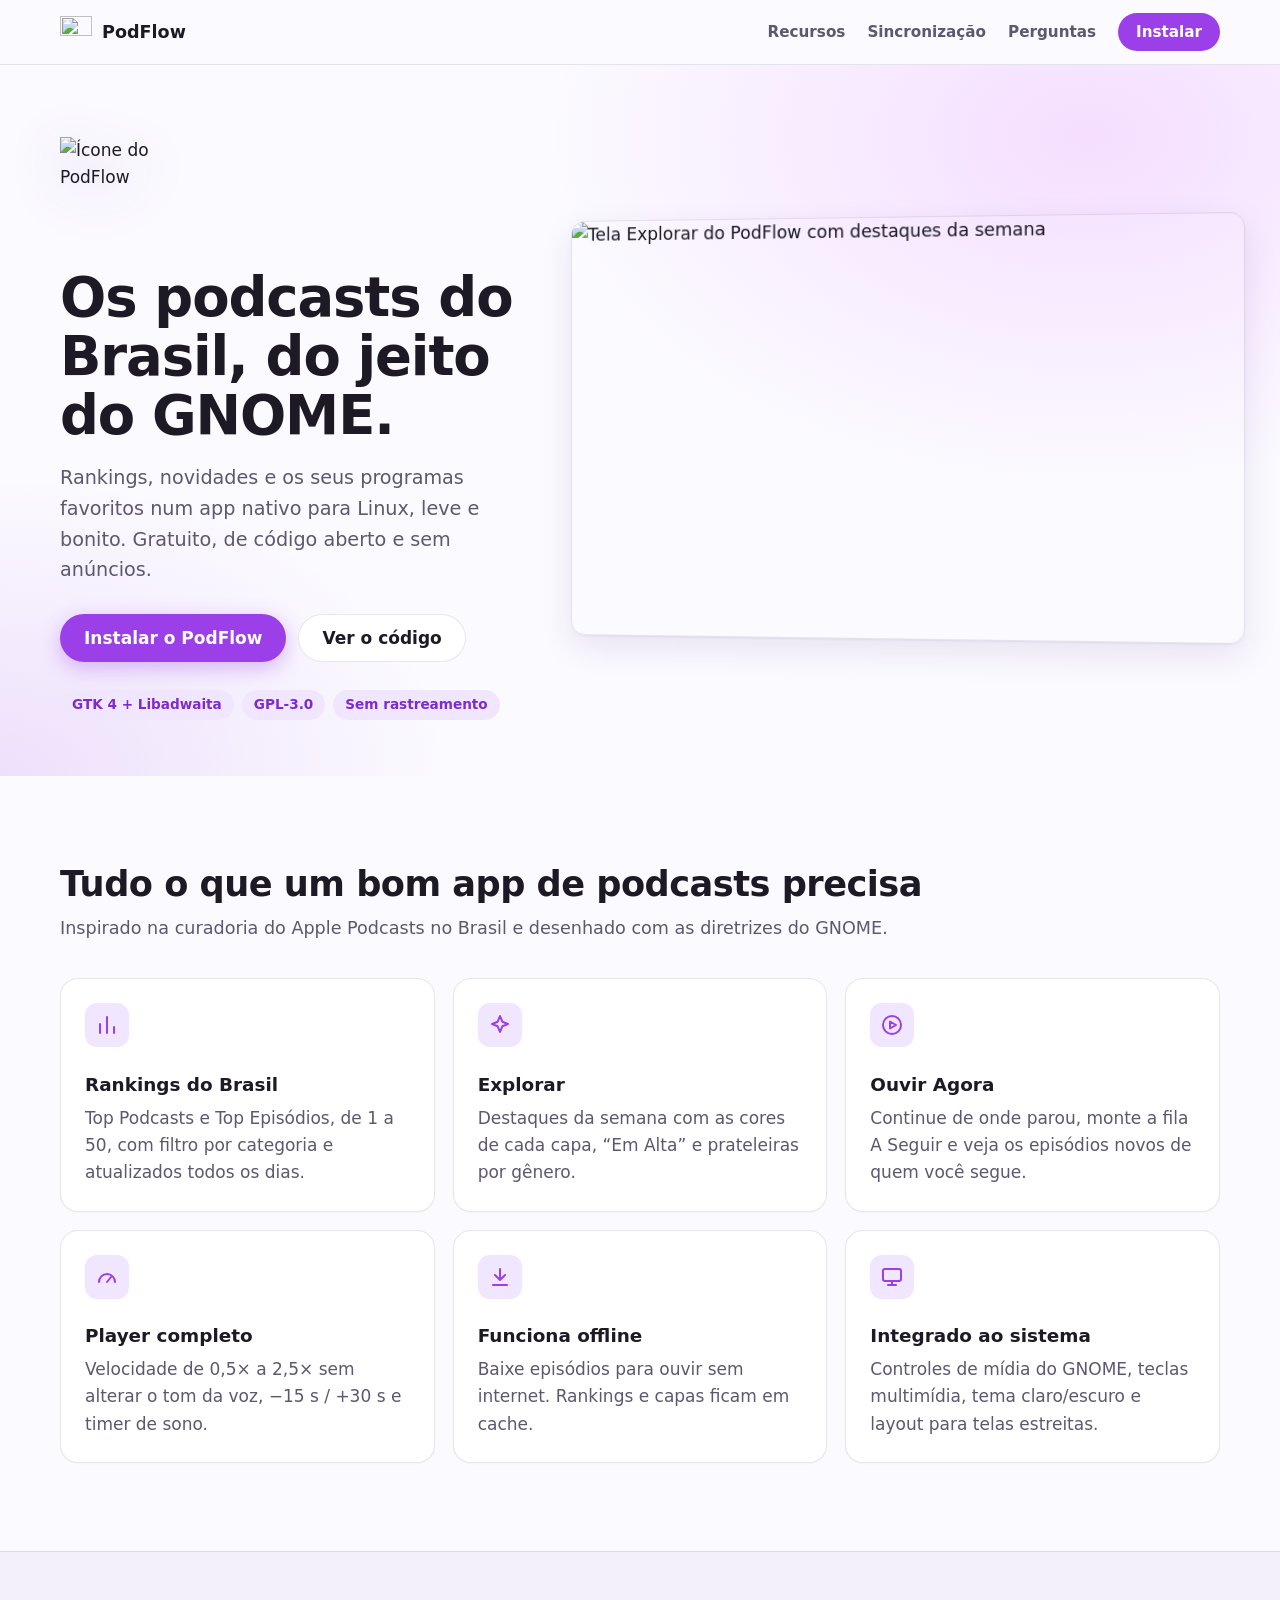
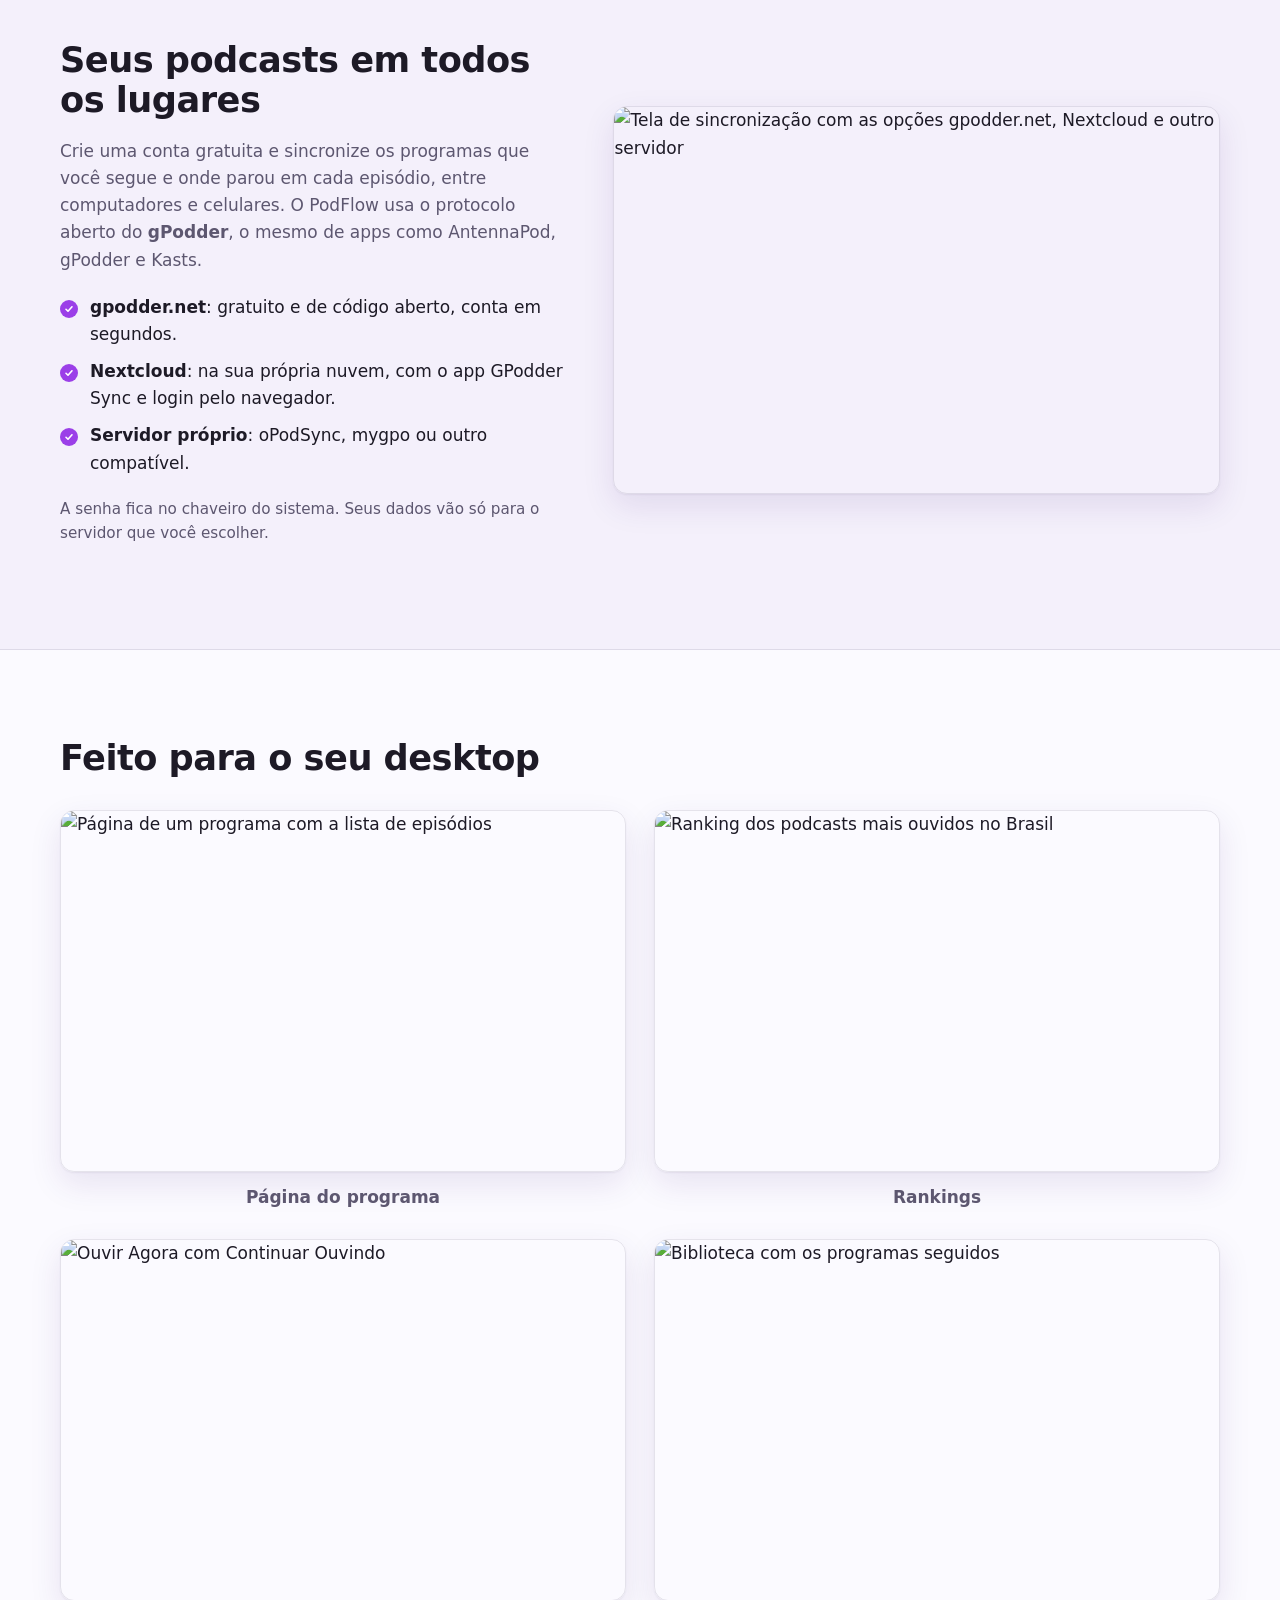
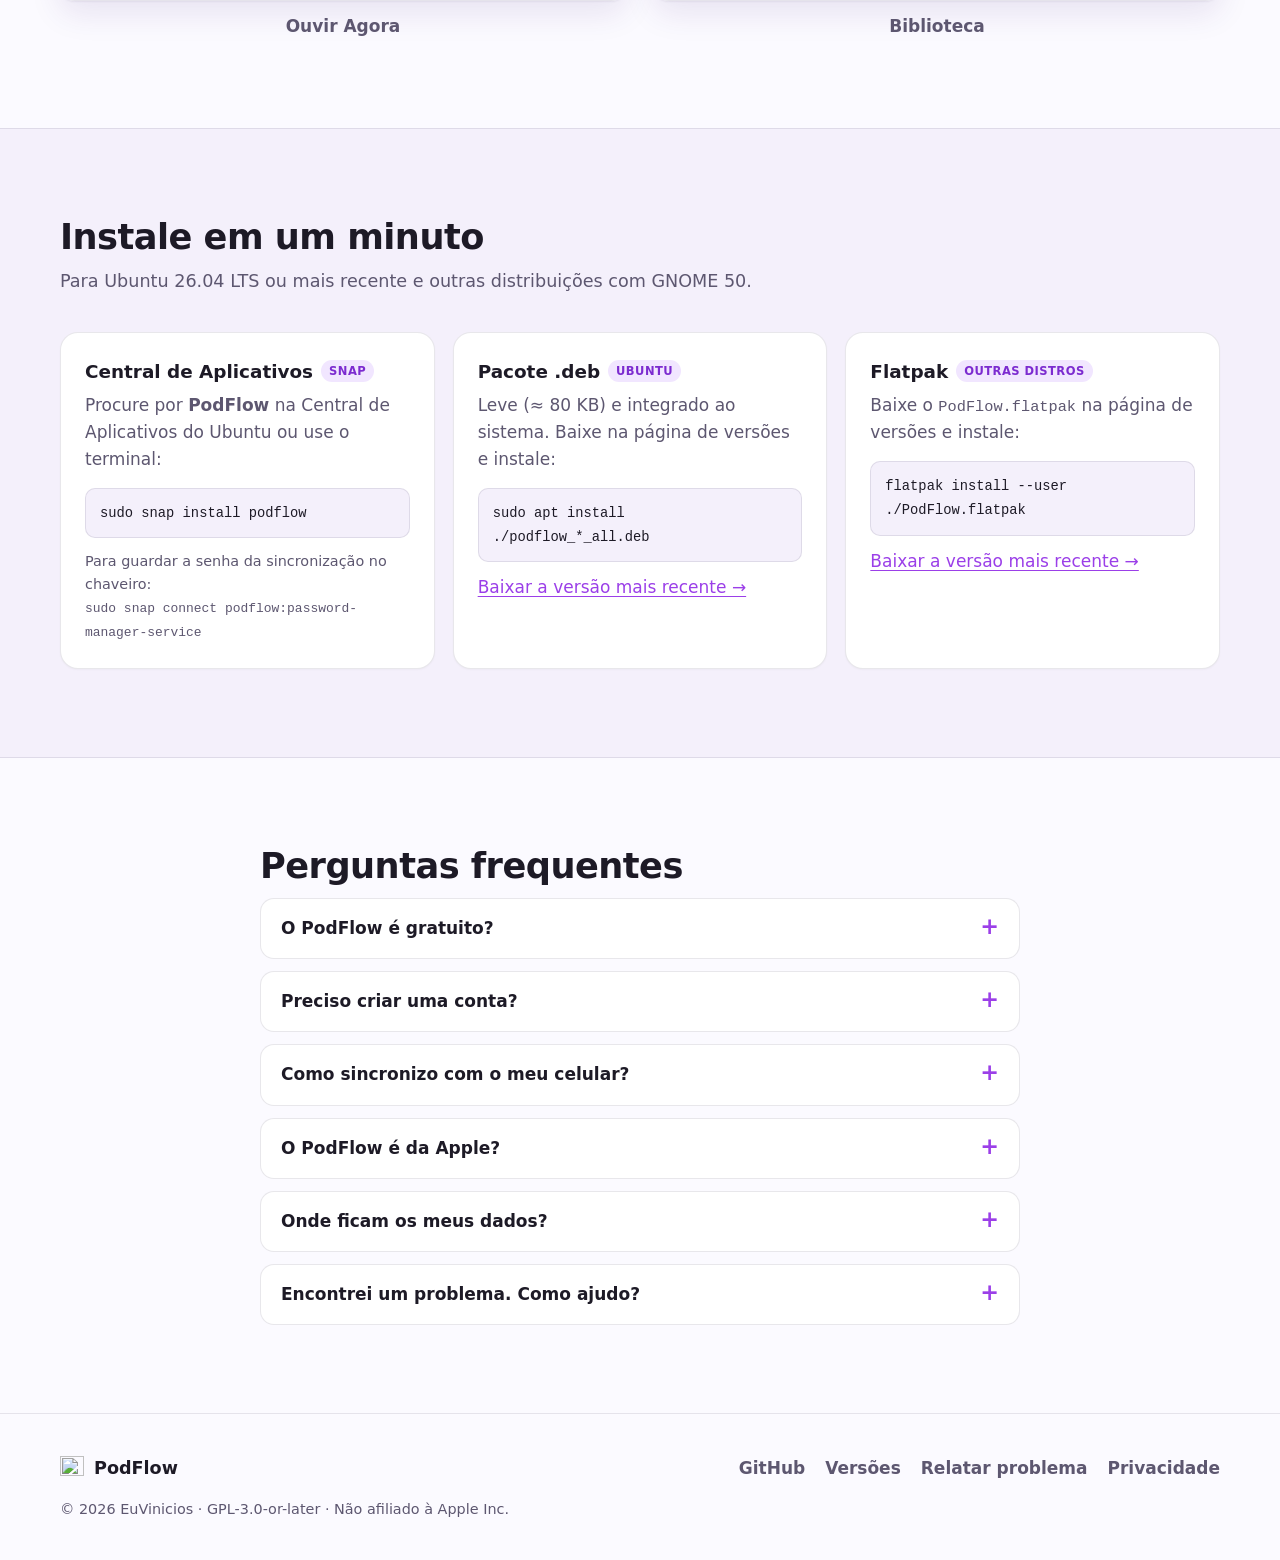
==== website/index.html @ 39a730dd "PodFlow 0.2.0: sincronização, novo ícone, snap e site - Conta e sincronização pelo protocolo aberto " ====
<!doctype html>
<html lang="pt-BR">
<head>
  <meta charset="utf-8">
  <meta name="viewport" content="width=device-width, initial-scale=1">
  <title>PodFlow · Podcasts para o GNOME</title>
  <meta name="description" content="App de podcasts nativo para Linux, com os rankings e as novidades do Brasil. Gratuito, de código aberto, sem anúncios e com sincronização opcional.">
  <meta name="theme-color" content="#9b3fe8">
  <link rel="icon" href="assets/icon.svg" type="image/svg+xml">
  <link rel="apple-touch-icon" href="assets/icon-180.png">
  <link rel="canonical" href="https://euvinicios.github.io/Linux-Podcast/">
  <meta property="og:type" content="website">
  <meta property="og:title" content="PodFlow · Podcasts para o GNOME">
  <meta property="og:description" content="Os rankings e as novidades dos podcasts do Brasil num app nativo para Linux.">
  <meta property="og:image" content="https://euvinicios.github.io/Linux-Podcast/screenshots/explore.png">
  <meta property="og:locale" content="pt_BR">
  <link rel="stylesheet" href="assets/style.css">
</head>
<body>
  <a class="skip" href="#conteudo">Pular para o conteúdo</a>

  <header class="topbar">
    <nav class="wrap nav" aria-label="Principal">
      <a class="brand" href="#">
        <img src="assets/icon.svg" alt="" width="32" height="32">
        <span>PodFlow</span>
      </a>
      <ul class="links">
        <li><a href="#recursos">Recursos</a></li>
        <li><a href="#sincronizacao">Sincronização</a></li>
        <li><a href="#perguntas">Perguntas</a></li>
        <li><a class="button small" href="#instalar">Instalar</a></li>
      </ul>
    </nav>
  </header>

  <main id="conteudo">
    <section class="hero">
      <div class="wrap hero-grid">
        <div class="hero-text">
          <img class="hero-icon" src="assets/icon.svg" alt="Ícone do PodFlow" width="112" height="112">
          <h1>Os podcasts do Brasil, do jeito do GNOME.</h1>
          <p class="lead">
            Rankings, novidades e os seus programas favoritos num app nativo para Linux,
            leve e bonito. Gratuito, de código aberto e sem anúncios.
          </p>
          <div class="actions">
            <a class="button" href="#instalar">Instalar o PodFlow</a>
            <a class="button ghost" href="https://github.com/EuVinicios/Linux-Podcast">Ver o código</a>
          </div>
          <ul class="pills" aria-label="Destaques">
            <li>GTK 4 + Libadwaita</li>
            <li>GPL-3.0</li>
            <li>Sem rastreamento</li>
          </ul>
        </div>
        <picture class="shot hero-shot">
          <source srcset="screenshots/explore.png" media="(prefers-color-scheme: dark)">
          <img src="screenshots/explore-light.png" alt="Tela Explorar do PodFlow com destaques da semana" width="1270" height="810">
        </picture>
      </div>
    </section>

    <section id="recursos" class="section">
      <div class="wrap">
        <h2>Tudo o que um bom app de podcasts precisa</h2>
        <p class="section-lead">Inspirado na curadoria do Apple Podcasts no Brasil e desenhado com as diretrizes do GNOME.</p>
        <div class="grid">
          <article class="card">
            <svg class="glyph" viewBox="0 0 24 24" aria-hidden="true"><path d="M5 20V11M12 20V4M19 20v-6"/></svg>
            <h3>Rankings do Brasil</h3>
            <p>Top Podcasts e Top Episódios, de 1 a 50, com filtro por categoria e atualizados todos os dias.</p>
          </article>
          <article class="card">
            <svg class="glyph" viewBox="0 0 24 24" aria-hidden="true"><path d="M12 3l2.3 5.7L20 11l-5.7 2.3L12 19l-2.3-5.7L4 11l5.7-2.3z"/></svg>
            <h3>Explorar</h3>
            <p>Destaques da semana com as cores de cada capa, “Em Alta” e prateleiras por gênero.</p>
          </article>
          <article class="card">
            <svg class="glyph" viewBox="0 0 24 24" aria-hidden="true"><circle cx="12" cy="12" r="9"/><path d="M10 8.5v7l6-3.5z"/></svg>
            <h3>Ouvir Agora</h3>
            <p>Continue de onde parou, monte a fila A Seguir e veja os episódios novos de quem você segue.</p>
          </article>
          <article class="card">
            <svg class="glyph" viewBox="0 0 24 24" aria-hidden="true"><path d="M4 17a8 8 0 1 1 16 0"/><path d="M12 17l4-5"/></svg>
            <h3>Player completo</h3>
            <p>Velocidade de 0,5× a 2,5× sem alterar o tom da voz, −15 s / +30 s e timer de sono.</p>
          </article>
          <article class="card">
            <svg class="glyph" viewBox="0 0 24 24" aria-hidden="true"><path d="M12 4v11M7 10l5 5 5-5M5 20h14"/></svg>
            <h3>Funciona offline</h3>
            <p>Baixe episódios para ouvir sem internet. Rankings e capas ficam em cache.</p>
          </article>
          <article class="card">
            <svg class="glyph" viewBox="0 0 24 24" aria-hidden="true"><rect x="3" y="4" width="18" height="12" rx="2"/><path d="M8 20h8M12 16v4"/></svg>
            <h3>Integrado ao sistema</h3>
            <p>Controles de mídia do GNOME, teclas multimídia, tema claro/escuro e layout para telas estreitas.</p>
          </article>
        </div>
      </div>
    </section>

    <section id="sincronizacao" class="section tinted">
      <div class="wrap split">
        <div>
          <h2>Seus podcasts em todos os lugares</h2>
          <p>
            Crie uma conta gratuita e sincronize os programas que você segue e onde parou em cada
            episódio, entre computadores e celulares. O PodFlow usa o protocolo aberto do
            <strong>gPodder</strong>, o mesmo de apps como AntennaPod, gPodder e Kasts.
          </p>
          <ul class="checks">
            <li><strong>gpodder.net</strong>: gratuito e de código aberto, conta em segundos.</li>
            <li><strong>Nextcloud</strong>: na sua própria nuvem, com o app GPodder Sync e login pelo navegador.</li>
            <li><strong>Servidor próprio</strong>: oPodSync, mygpo ou outro compatível.</li>
          </ul>
          <p class="note">A senha fica no chaveiro do sistema. Seus dados vão só para o servidor que você escolher.</p>
        </div>
        <picture class="shot">
          <source srcset="screenshots/sync.png" media="(prefers-color-scheme: dark)">
          <img src="screenshots/sync-light.png" alt="Tela de sincronização com as opções gpodder.net, Nextcloud e outro servidor" width="1270" height="810" loading="lazy">
        </picture>
      </div>
    </section>

    <section class="section">
      <div class="wrap">
        <h2>Feito para o seu desktop</h2>
        <div class="gallery">
          <figure>
            <img src="screenshots/podcast.png" alt="Página de um programa com a lista de episódios" width="1270" height="810" loading="lazy">
            <figcaption>Página do programa</figcaption>
          </figure>
          <figure>
            <img src="screenshots/charts.png" alt="Ranking dos podcasts mais ouvidos no Brasil" width="1270" height="810" loading="lazy">
            <figcaption>Rankings</figcaption>
          </figure>
          <figure>
            <img src="screenshots/listen-now.png" alt="Ouvir Agora com Continuar Ouvindo" width="1270" height="810" loading="lazy">
            <figcaption>Ouvir Agora</figcaption>
          </figure>
          <figure>
            <img src="screenshots/library.png" alt="Biblioteca com os programas seguidos" width="1270" height="810" loading="lazy">
            <figcaption>Biblioteca</figcaption>
          </figure>
        </div>
      </div>
    </section>

    <section id="instalar" class="section tinted">
      <div class="wrap">
        <h2>Instale em um minuto</h2>
        <p class="section-lead">Para Ubuntu 26.04 LTS ou mais recente e outras distribuições com GNOME 50.</p>
        <div class="grid install">
          <article class="card">
            <h3>Central de Aplicativos <span class="tag">Snap</span></h3>
            <p>Procure por <strong>PodFlow</strong> na Central de Aplicativos do Ubuntu ou use o terminal:</p>
            <pre><code>sudo snap install podflow</code></pre>
            <p class="small">Para guardar a senha da sincronização no chaveiro:<br><code>sudo snap connect podflow:password-manager-service</code></p>
          </article>
          <article class="card">
            <h3>Pacote .deb <span class="tag">Ubuntu</span></h3>
            <p>Leve (≈ 80 KB) e integrado ao sistema. Baixe na página de versões e instale:</p>
            <pre><code>sudo apt install ./podflow_*_all.deb</code></pre>
            <p><a href="https://github.com/EuVinicios/Linux-Podcast/releases/latest">Baixar a versão mais recente →</a></p>
          </article>
          <article class="card">
            <h3>Flatpak <span class="tag">outras distros</span></h3>
            <p>Baixe o <code>PodFlow.flatpak</code> na página de versões e instale:</p>
            <pre><code>flatpak install --user ./PodFlow.flatpak</code></pre>
            <p><a href="https://github.com/EuVinicios/Linux-Podcast/releases/latest">Baixar a versão mais recente →</a></p>
          </article>
        </div>
      </div>
    </section>

    <section id="perguntas" class="section">
      <div class="wrap narrow">
        <h2>Perguntas frequentes</h2>
        <details>
          <summary>O PodFlow é gratuito?</summary>
          <p>Sim. É software livre (GPL-3.0 ou posterior), sem anúncios, sem assinatura e sem rastreamento.</p>
        </details>
        <details>
          <summary>Preciso criar uma conta?</summary>
          <p>Não. A conta só é necessária para sincronizar com outros aparelhos. Sem ela, tudo fica salvo neste computador.</p>
        </details>
        <details>
          <summary>Como sincronizo com o meu celular?</summary>
          <p>Crie uma conta no gpodder.net (ou use o seu Nextcloud) e entre com ela no PodFlow em <em>Menu → Conta e sincronização</em>. No Android, o AntennaPod sincroniza com as mesmas contas.</p>
        </details>
        <details>
          <summary>O PodFlow é da Apple?</summary>
          <p>Não. É um projeto independente que usa as APIs públicas de rankings e busca da Apple. “Apple Podcasts” é marca registrada da Apple Inc.</p>
        </details>
        <details>
          <summary>Onde ficam os meus dados?</summary>
          <p>No seu computador: em <code>~/.local/share/podflow</code> (biblioteca e downloads) e <code>~/.cache/podflow</code> (capas). Leia a <a href="privacidade.html">política de privacidade</a>.</p>
        </details>
        <details>
          <summary>Encontrei um problema. Como ajudo?</summary>
          <p>Abra um relato em <a href="https://github.com/EuVinicios/Linux-Podcast/issues">GitHub Issues</a>. Contribuições são bem-vindas: veja o <a href="https://github.com/EuVinicios/Linux-Podcast/blob/main/CONTRIBUTING.md">guia de contribuição</a>.</p>
        </details>
      </div>
    </section>
  </main>

  <footer class="footer">
    <div class="wrap footer-grid">
      <div class="brand">
        <img src="assets/icon.svg" alt="" width="24" height="24">
        <span>PodFlow</span>
      </div>
      <nav aria-label="Rodapé">
        <a href="https://github.com/EuVinicios/Linux-Podcast">GitHub</a>
        <a href="https://github.com/EuVinicios/Linux-Podcast/releases">Versões</a>
        <a href="https://github.com/EuVinicios/Linux-Podcast/issues">Relatar problema</a>
        <a href="privacidade.html">Privacidade</a>
      </nav>
      <p class="small">© 2026 EuVinicios · GPL-3.0-or-later · Não afiliado à Apple Inc.</p>
    </div>
  </footer>
</body>
</html>
---- website/assets/style.css ----
/* PodFlow website: no build step, no external requests. */

:root {
  color-scheme: light dark;
  --brand: #9b3fe8;
  --brand-strong: #7c2bd0;
  --brand-soft: #f1e6ff;
  --brand-glow: #e07bff;
  --bg: #fbfaff;
  --surface: #ffffff;
  --surface-2: #f4f0fb;
  --text: #1d1a26;
  --muted: #5d5770;
  --border: rgb(30 20 60 / 10%);
  --shadow: 0 1px 2px rgb(30 10 60 / 6%), 0 12px 32px rgb(60 20 120 / 10%);
  --radius: 18px;
  --font: "Cantarell", "Inter", system-ui, -apple-system, "Segoe UI", Roboto, "Noto Sans", sans-serif;
  --mono: "Source Code Pro", ui-monospace, "SFMono-Regular", Menlo, Consolas, monospace;
}

@media (prefers-color-scheme: dark) {
  :root {
    --brand: #b876ff;
    --brand-strong: #c89bff;
    --brand-soft: #2a1a45;
    --bg: #121019;
    --surface: #1c1926;
    --surface-2: #181523;
    --text: #f2eefb;
    --muted: #b1a9c4;
    --border: rgb(255 255 255 / 9%);
    --shadow: 0 1px 2px rgb(0 0 0 / 30%), 0 16px 40px rgb(0 0 0 / 40%);
  }
}

* { box-sizing: border-box; }

html { scroll-behavior: smooth; }

body {
  margin: 0;
  background: var(--bg);
  color: var(--text);
  font: 400 1.0625rem/1.6 var(--font);
  -webkit-font-smoothing: antialiased;
}

img { max-width: 100%; height: auto; display: block; }

a { color: var(--brand); text-decoration-thickness: 1px; text-underline-offset: 3px; }
a:hover { color: var(--brand-strong); }

code, pre { font-family: var(--mono); font-size: 0.9em; }

:focus-visible { outline: 3px solid var(--brand); outline-offset: 3px; border-radius: 6px; }

.wrap { width: min(1160px, 100% - 32px); margin-inline: auto; }
.narrow { width: min(760px, 100% - 32px); }

.skip {
  position: absolute; left: -999px; top: 8px;
  background: var(--surface); padding: 8px 14px; border-radius: 8px; z-index: 10;
}
.skip:focus { left: 16px; }

/* ---------- Top bar ---------- */

.topbar {
  position: sticky; top: 0; z-index: 5;
  background: color-mix(in srgb, var(--bg) 82%, transparent);
  backdrop-filter: saturate(160%) blur(14px);
  border-bottom: 1px solid var(--border);
}

.nav { display: flex; align-items: center; justify-content: space-between; min-height: 64px; gap: 16px; }

.brand {
  display: inline-flex; align-items: center; gap: 10px;
  color: var(--text); text-decoration: none; font-weight: 800; font-size: 1.1rem;
}

.links { display: flex; align-items: center; gap: 22px; list-style: none; margin: 0; padding: 0; }
.links a:not(.button) { color: var(--muted); text-decoration: none; font-weight: 600; font-size: 0.95rem; }
.links a:not(.button):hover { color: var(--text); }

/* ---------- Buttons ---------- */

.button {
  display: inline-flex; align-items: center; justify-content: center;
  min-height: 48px; padding: 0 24px; border-radius: 999px;
  background: var(--brand); color: #fff; font-weight: 700; text-decoration: none;
  box-shadow: 0 6px 20px color-mix(in srgb, var(--brand) 35%, transparent);
  transition: transform 160ms ease, background-color 160ms ease;
}
.button:hover { color: #fff; background: var(--brand-strong); transform: translateY(-1px); }
.button.small { min-height: 38px; padding: 0 18px; font-size: 0.95rem; box-shadow: none; }
.button.ghost { background: var(--surface); color: var(--text); box-shadow: inset 0 0 0 1px var(--border); }
.button.ghost:hover { background: var(--surface-2); color: var(--text); }

@media (prefers-color-scheme: dark) {
  .button, .button:hover { color: #1a0d2e; }
  .button.ghost, .button.ghost:hover { color: var(--text); }
}

/* ---------- Hero ---------- */

.hero {
  padding: 72px 0 56px;
  background:
    radial-gradient(60% 70% at 85% 10%, color-mix(in srgb, var(--brand-glow) 22%, transparent), transparent 70%),
    radial-gradient(50% 60% at 0% 100%, color-mix(in srgb, var(--brand) 14%, transparent), transparent 70%);
}

.hero-grid { display: grid; grid-template-columns: minmax(0, 5fr) minmax(0, 7fr); gap: 48px; align-items: center; }

.hero-icon { width: 112px; height: 112px; margin-bottom: 20px; filter: drop-shadow(0 12px 24px rgb(110 40 200 / 30%)); }

h1 { font-size: clamp(2.1rem, 4.6vw, 3.4rem); line-height: 1.08; letter-spacing: -0.02em; margin: 0 0 18px; }
h2 { font-size: clamp(1.6rem, 3vw, 2.2rem); line-height: 1.15; letter-spacing: -0.015em; margin: 0 0 10px; }
h3 { font-size: 1.15rem; margin: 0 0 6px; }

.lead { font-size: 1.2rem; color: var(--muted); margin: 0 0 28px; max-width: 34em; }

.actions { display: flex; flex-wrap: wrap; gap: 12px; }

.pills { display: flex; flex-wrap: wrap; gap: 8px; list-style: none; padding: 0; margin: 28px 0 0; }
.pills li {
  font-size: 0.85rem; font-weight: 700; color: var(--brand-strong);
  background: var(--brand-soft); padding: 4px 12px; border-radius: 999px;
}

.shot img, .gallery img {
  border-radius: 14px;
  box-shadow: var(--shadow);
  border: 1px solid var(--border);
}

.hero-shot img { transform: perspective(1600px) rotateY(-6deg); transform-origin: left center; }

/* ---------- Sections ---------- */

.section { padding: 88px 0; }
.section.tinted { background: var(--surface-2); border-block: 1px solid var(--border); }
.section-lead { color: var(--muted); font-size: 1.1rem; margin: 0 0 36px; }

.grid { display: grid; grid-template-columns: repeat(3, minmax(0, 1fr)); gap: 18px; }

.card {
  background: var(--surface); border: 1px solid var(--border); border-radius: var(--radius);
  padding: 24px; box-shadow: 0 1px 2px rgb(0 0 0 / 3%);
}
.card p { margin: 0; color: var(--muted); }
.card p + p, .card pre + p { margin-top: 12px; }

.glyph {
  width: 44px; height: 44px; padding: 10px; margin-bottom: 14px; border-radius: 12px;
  background: var(--brand-soft); stroke: var(--brand); fill: none;
  stroke-width: 2; stroke-linecap: round; stroke-linejoin: round;
}

.split { display: grid; grid-template-columns: minmax(0, 5fr) minmax(0, 6fr); gap: 48px; align-items: center; }
.split p { color: var(--muted); }

.checks { list-style: none; padding: 0; margin: 20px 0; display: grid; gap: 10px; }
.checks li { position: relative; padding-left: 30px; }
.checks li::before {
  content: ""; position: absolute; left: 0; top: 0.35em; width: 18px; height: 18px; border-radius: 50%;
  background: var(--brand) url("data:image/svg+xml,%3Csvg xmlns='http://www.w3.org/2000/svg' viewBox='0 0 24 24' fill='none' stroke='white' stroke-width='3.2' stroke-linecap='round' stroke-linejoin='round'%3E%3Cpath d='M6 12.5l4 4 8-9'/%3E%3C/svg%3E") center / 12px no-repeat;
}

.note { font-size: 0.95rem; }

.gallery { display: grid; grid-template-columns: repeat(2, minmax(0, 1fr)); gap: 28px; margin-top: 32px; }
.gallery figure { margin: 0; }
.gallery figcaption { text-align: center; color: var(--muted); font-weight: 600; margin-top: 12px; }

.install .card h3 { display: flex; align-items: center; gap: 8px; flex-wrap: wrap; }
.tag {
  font-size: 0.72rem; font-weight: 800; letter-spacing: 0.04em; text-transform: uppercase;
  color: var(--brand-strong); background: var(--brand-soft); padding: 2px 8px; border-radius: 999px;
}

pre {
  margin: 14px 0 0; padding: 12px 14px; border-radius: 10px;
  white-space: pre-wrap; overflow-wrap: anywhere;
  background: var(--surface-2); border: 1px solid var(--border); color: var(--text);
}

.small { font-size: 0.9rem; }
.small code { overflow-wrap: anywhere; }

details {
  background: var(--surface); border: 1px solid var(--border); border-radius: 14px;
  padding: 0 20px; margin-top: 12px;
}
summary {
  cursor: pointer; font-weight: 700; padding: 16px 0; list-style: none;
  display: flex; justify-content: space-between; gap: 12px;
}
summary::-webkit-details-marker { display: none; }
summary::after { content: "+"; color: var(--brand); font-size: 1.4rem; line-height: 1; }
details[open] summary::after { content: "–"; }
details p { color: var(--muted); margin: 0 0 18px; }

/* ---------- Footer ---------- */

.footer { padding: 40px 0; border-top: 1px solid var(--border); }
.footer-grid { display: flex; flex-wrap: wrap; align-items: center; justify-content: space-between; gap: 16px 32px; }
.footer nav { display: flex; flex-wrap: wrap; gap: 20px; }
.footer nav a { color: var(--muted); text-decoration: none; font-weight: 600; }
.footer nav a:hover { color: var(--text); }
.footer .small { width: 100%; color: var(--muted); margin: 0; }

/* ---------- Article pages (privacy) ---------- */

.article { padding: 56px 0 88px; }
.article h1 { font-size: clamp(1.9rem, 4vw, 2.6rem); }
.article h2 { font-size: 1.35rem; margin-top: 36px; }
.article p, .article li { color: var(--muted); }

/* ---------- Small screens ---------- */

@media (max-width: 900px) {
  .hero { padding-top: 48px; }
  .hero-grid, .split { grid-template-columns: 1fr; gap: 36px; }
  .grid { grid-template-columns: repeat(2, minmax(0, 1fr)); }
  .hero-shot img { transform: none; }
  .gallery { grid-template-columns: 1fr; }
  .section { padding: 64px 0; }
}

@media (max-width: 640px) {
  .links li:not(:last-child) { display: none; }
  .grid { grid-template-columns: 1fr; }
  .lead { font-size: 1.08rem; }
}

@media (prefers-reduced-motion: reduce) {
  html { scroll-behavior: auto; }
  .button { transition: none; }
}
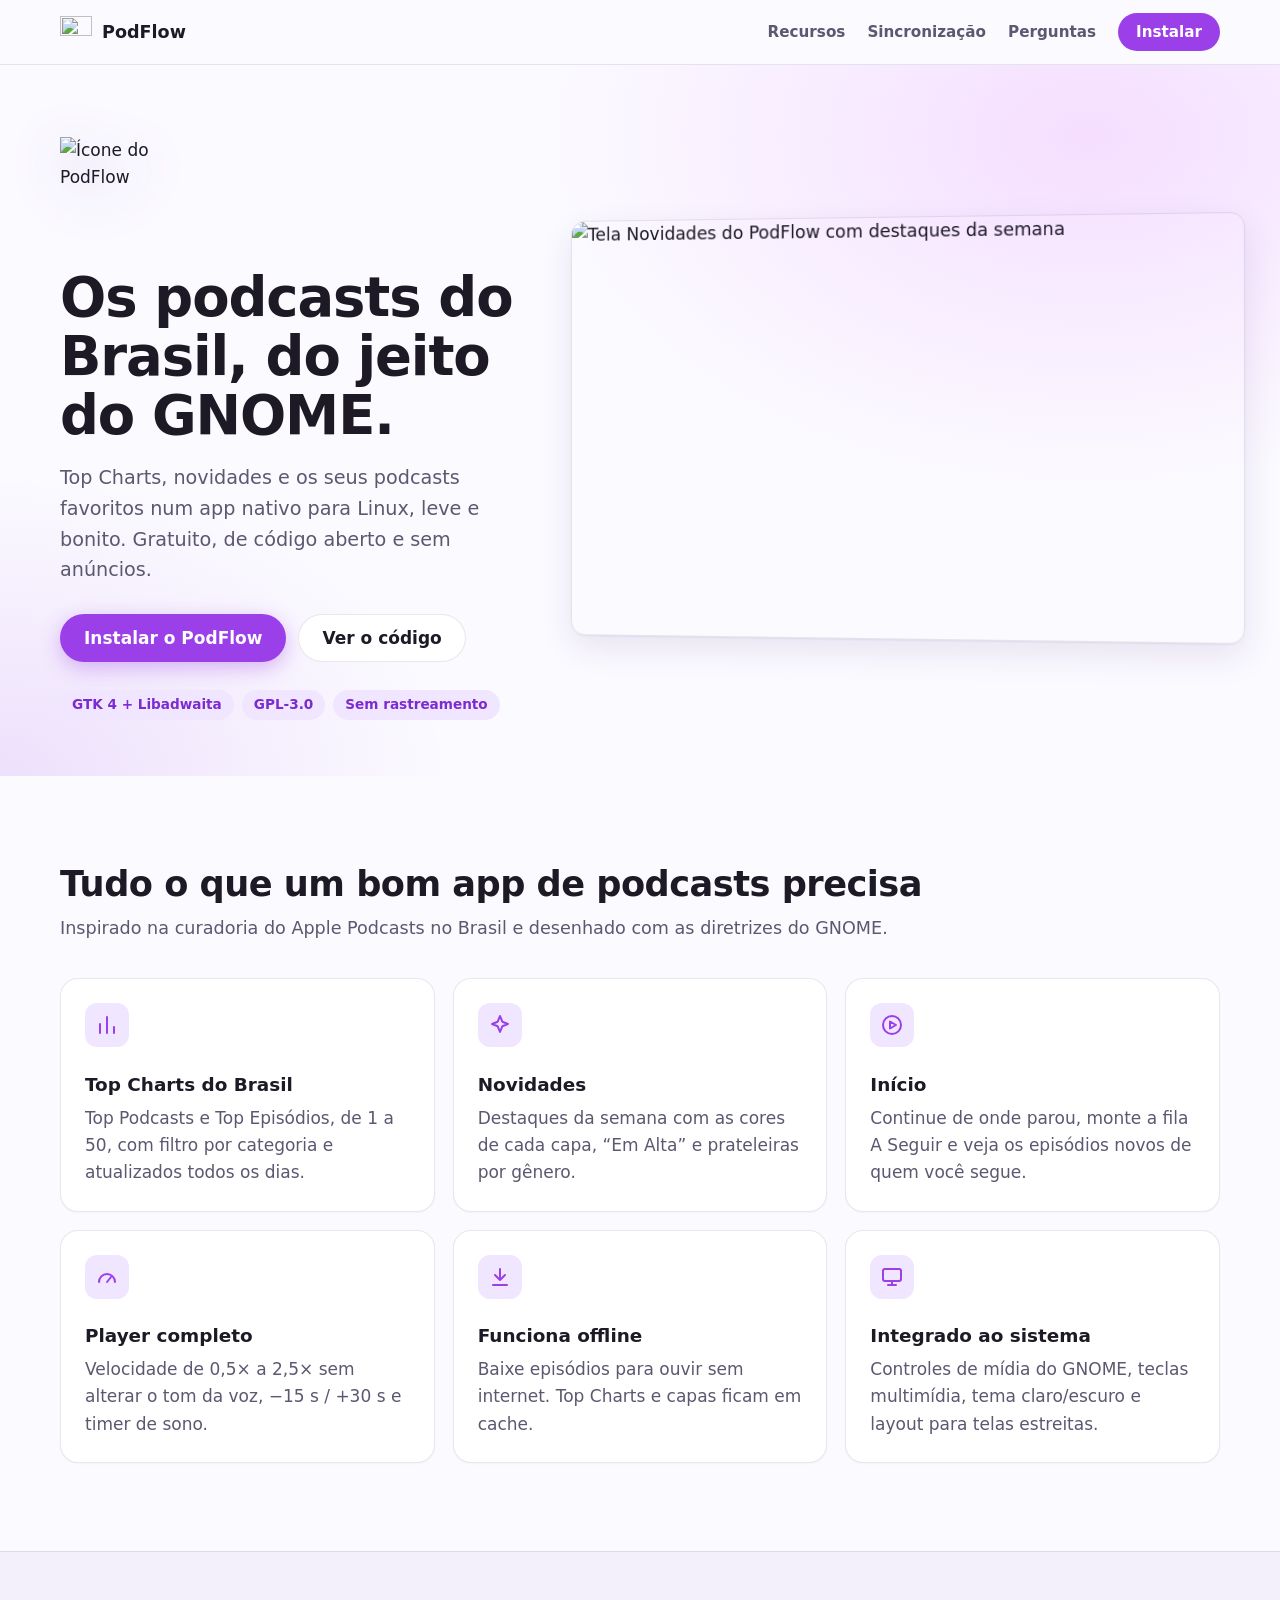
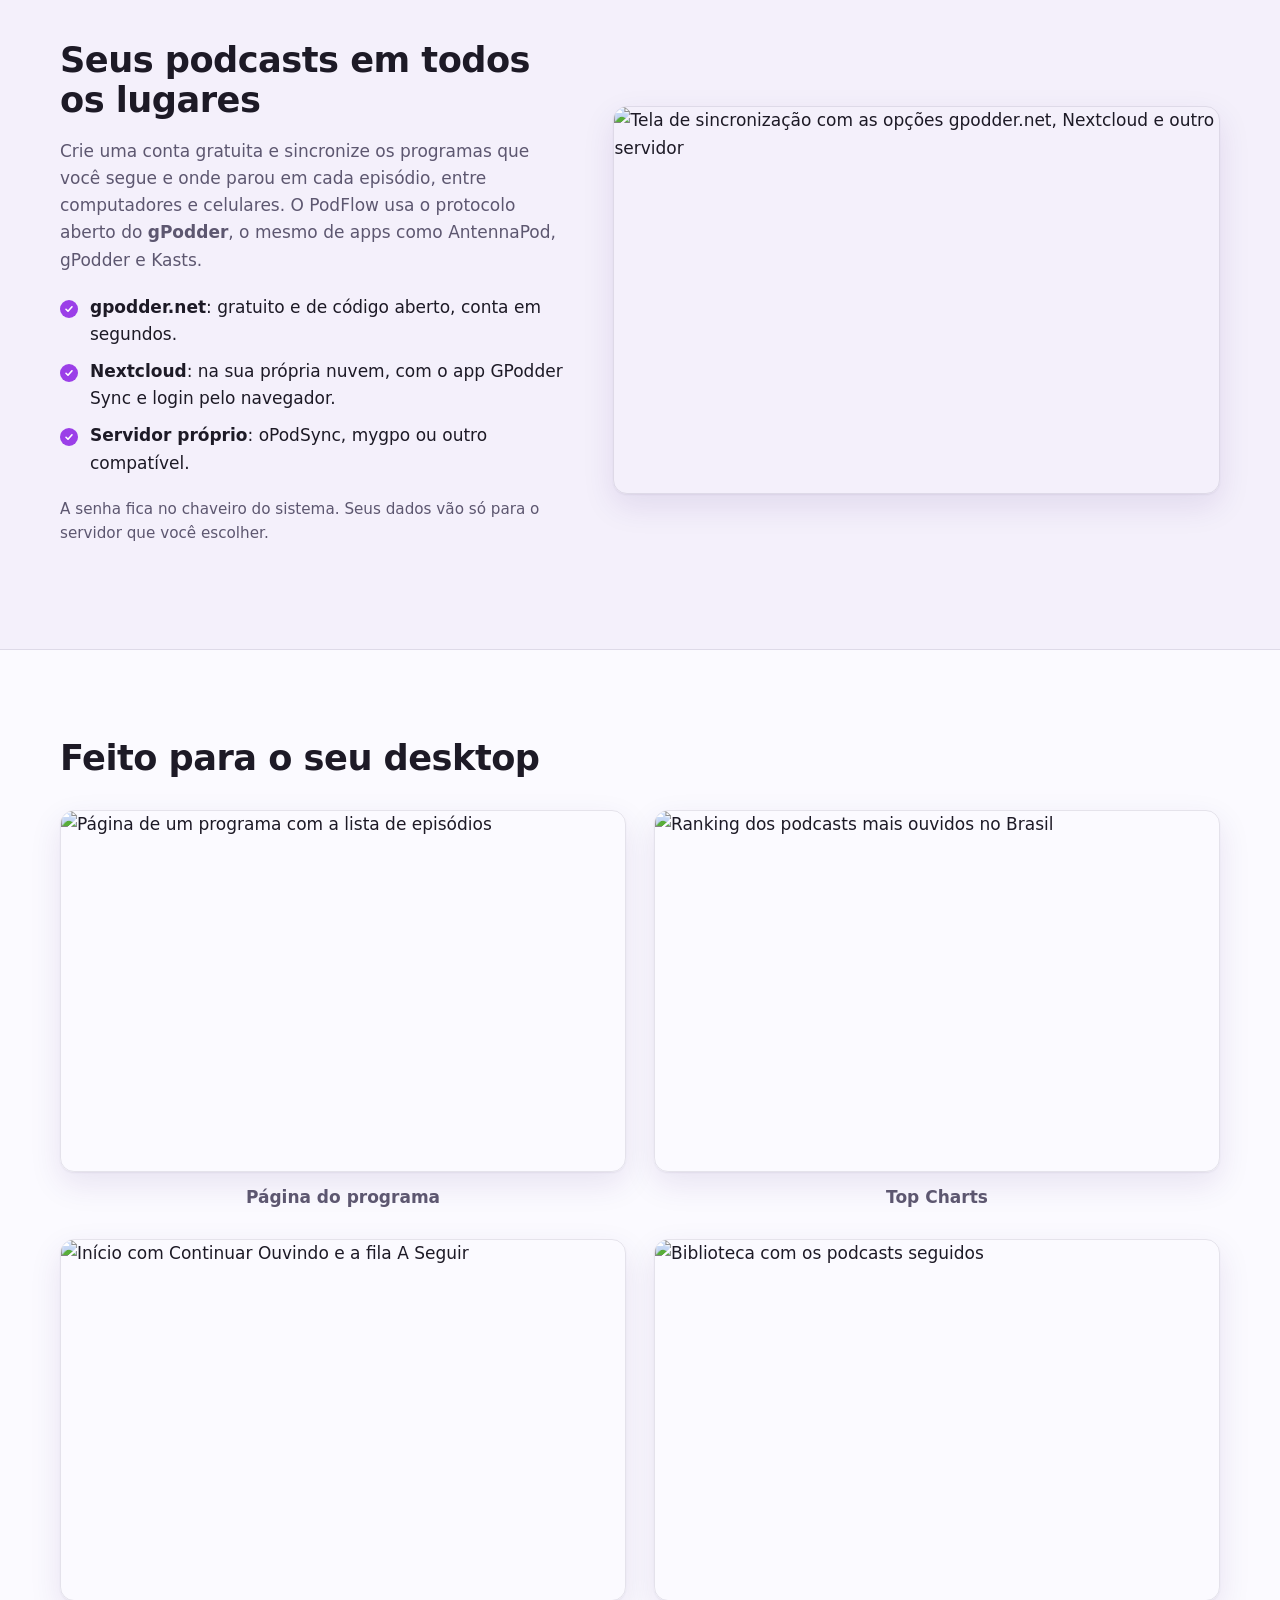
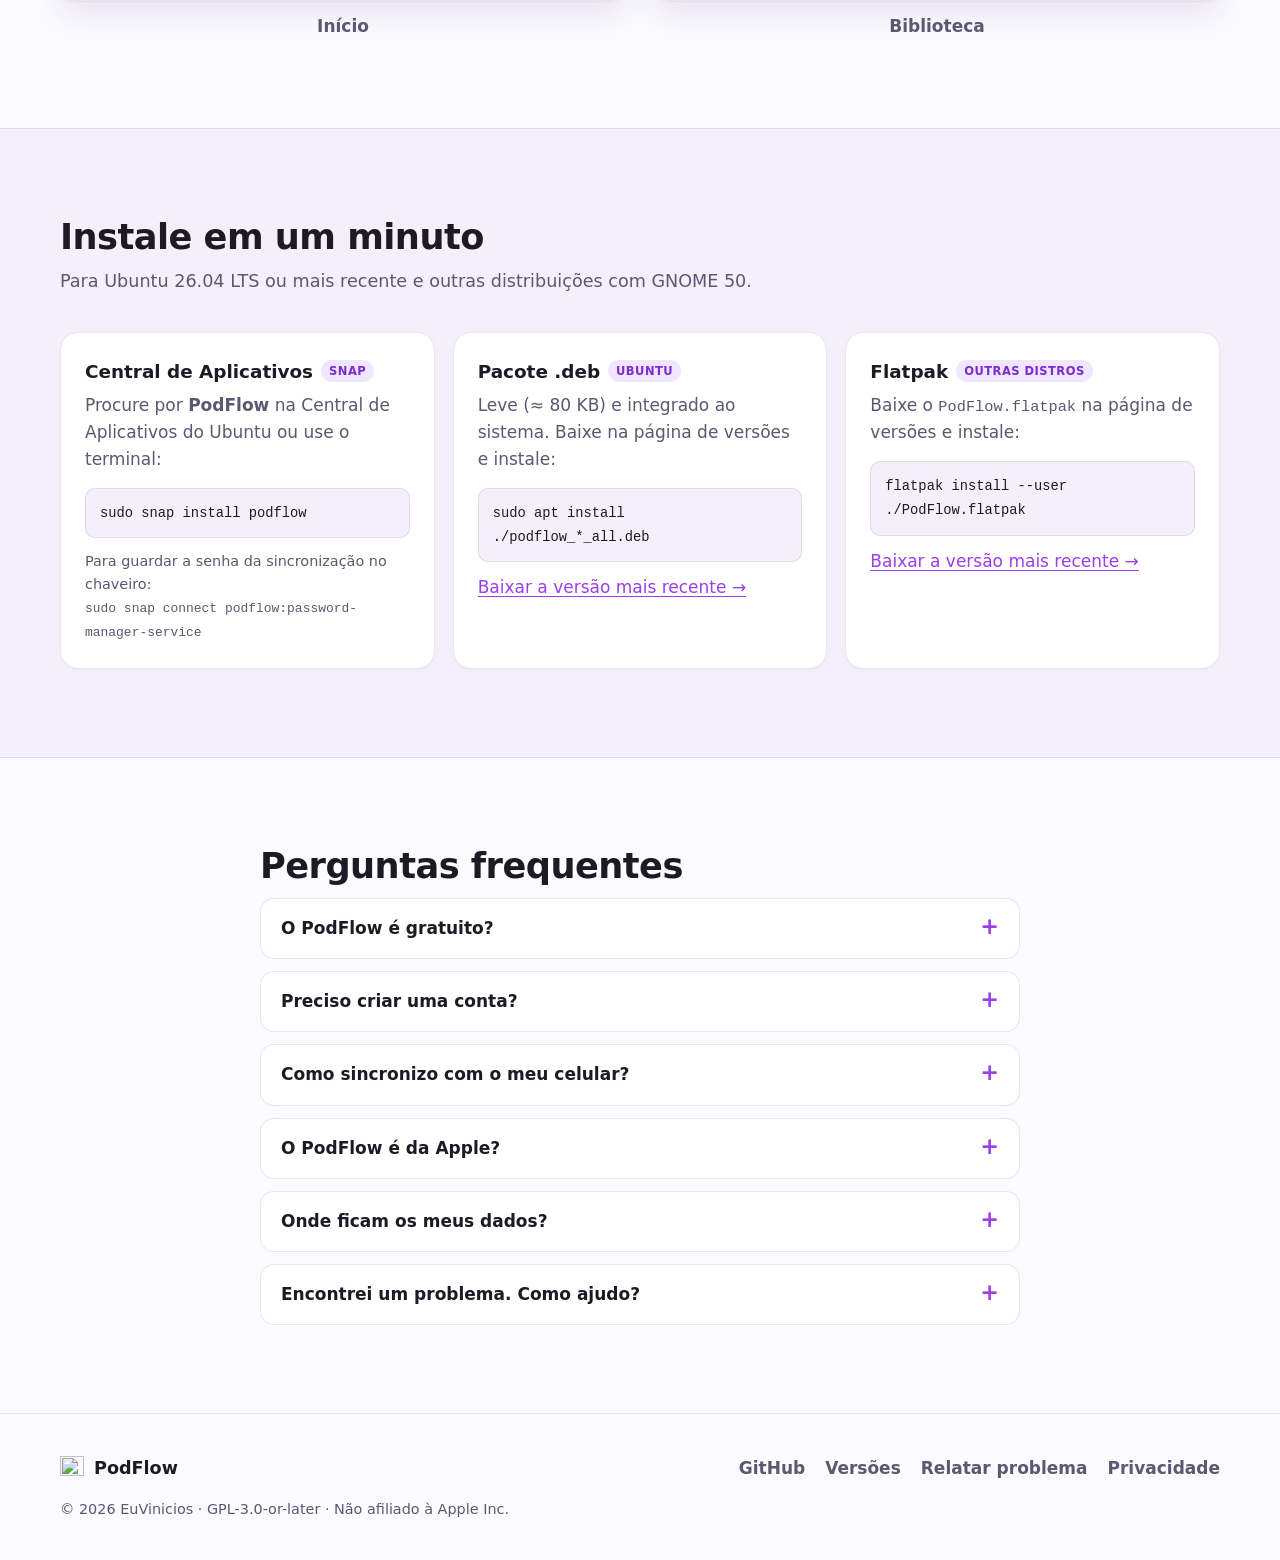
==== commit c213ab7a: "release: PodFlow 0.4.0 com telas, loja e site atualizados - Versão 0.4.0 com notas no metainfo e no " ====
--- a/website/index.html
+++ b/website/index.html
@@ -41,7 +41,7 @@
           <img class="hero-icon" src="assets/icon.svg" alt="Ícone do PodFlow" width="112" height="112">
           <h1>Os podcasts do Brasil, do jeito do GNOME.</h1>
           <p class="lead">
-            Rankings, novidades e os seus programas favoritos num app nativo para Linux,
+            Top Charts, novidades e os seus podcasts favoritos num app nativo para Linux,
             leve e bonito. Gratuito, de código aberto e sem anúncios.
           </p>
           <div class="actions">
@@ -56,7 +56,7 @@
         </div>
         <picture class="shot hero-shot">
           <source srcset="screenshots/explore.png" media="(prefers-color-scheme: dark)">
-          <img src="screenshots/explore-light.png" alt="Tela Explorar do PodFlow com destaques da semana" width="1270" height="810">
+          <img src="screenshots/explore-light.png" alt="Tela Novidades do PodFlow com destaques da semana" width="1270" height="810">
         </picture>
       </div>
     </section>
@@ -68,17 +68,17 @@
         <div class="grid">
           <article class="card">
             <svg class="glyph" viewBox="0 0 24 24" aria-hidden="true"><path d="M5 20V11M12 20V4M19 20v-6"/></svg>
-            <h3>Rankings do Brasil</h3>
+            <h3>Top Charts do Brasil</h3>
             <p>Top Podcasts e Top Episódios, de 1 a 50, com filtro por categoria e atualizados todos os dias.</p>
           </article>
           <article class="card">
             <svg class="glyph" viewBox="0 0 24 24" aria-hidden="true"><path d="M12 3l2.3 5.7L20 11l-5.7 2.3L12 19l-2.3-5.7L4 11l5.7-2.3z"/></svg>
-            <h3>Explorar</h3>
+            <h3>Novidades</h3>
             <p>Destaques da semana com as cores de cada capa, “Em Alta” e prateleiras por gênero.</p>
           </article>
           <article class="card">
             <svg class="glyph" viewBox="0 0 24 24" aria-hidden="true"><circle cx="12" cy="12" r="9"/><path d="M10 8.5v7l6-3.5z"/></svg>
-            <h3>Ouvir Agora</h3>
+            <h3>Início</h3>
             <p>Continue de onde parou, monte a fila A Seguir e veja os episódios novos de quem você segue.</p>
           </article>
           <article class="card">
@@ -89,7 +89,7 @@
           <article class="card">
             <svg class="glyph" viewBox="0 0 24 24" aria-hidden="true"><path d="M12 4v11M7 10l5 5 5-5M5 20h14"/></svg>
             <h3>Funciona offline</h3>
-            <p>Baixe episódios para ouvir sem internet. Rankings e capas ficam em cache.</p>
+            <p>Baixe episódios para ouvir sem internet. Top Charts e capas ficam em cache.</p>
           </article>
           <article class="card">
             <svg class="glyph" viewBox="0 0 24 24" aria-hidden="true"><rect x="3" y="4" width="18" height="12" rx="2"/><path d="M8 20h8M12 16v4"/></svg>
@@ -133,14 +133,14 @@
           </figure>
           <figure>
             <img src="screenshots/charts.png" alt="Ranking dos podcasts mais ouvidos no Brasil" width="1270" height="810" loading="lazy">
-            <figcaption>Rankings</figcaption>
-          </figure>
-          <figure>
-            <img src="screenshots/listen-now.png" alt="Ouvir Agora com Continuar Ouvindo" width="1270" height="810" loading="lazy">
-            <figcaption>Ouvir Agora</figcaption>
-          </figure>
-          <figure>
-            <img src="screenshots/library.png" alt="Biblioteca com os programas seguidos" width="1270" height="810" loading="lazy">
+            <figcaption>Top Charts</figcaption>
+          </figure>
+          <figure>
+            <img src="screenshots/listen-now.png" alt="Início com Continuar Ouvindo e a fila A Seguir" width="1270" height="810" loading="lazy">
+            <figcaption>Início</figcaption>
+          </figure>
+          <figure>
+            <img src="screenshots/library.png" alt="Biblioteca com os podcasts seguidos" width="1270" height="810" loading="lazy">
             <figcaption>Biblioteca</figcaption>
           </figure>
         </div>
